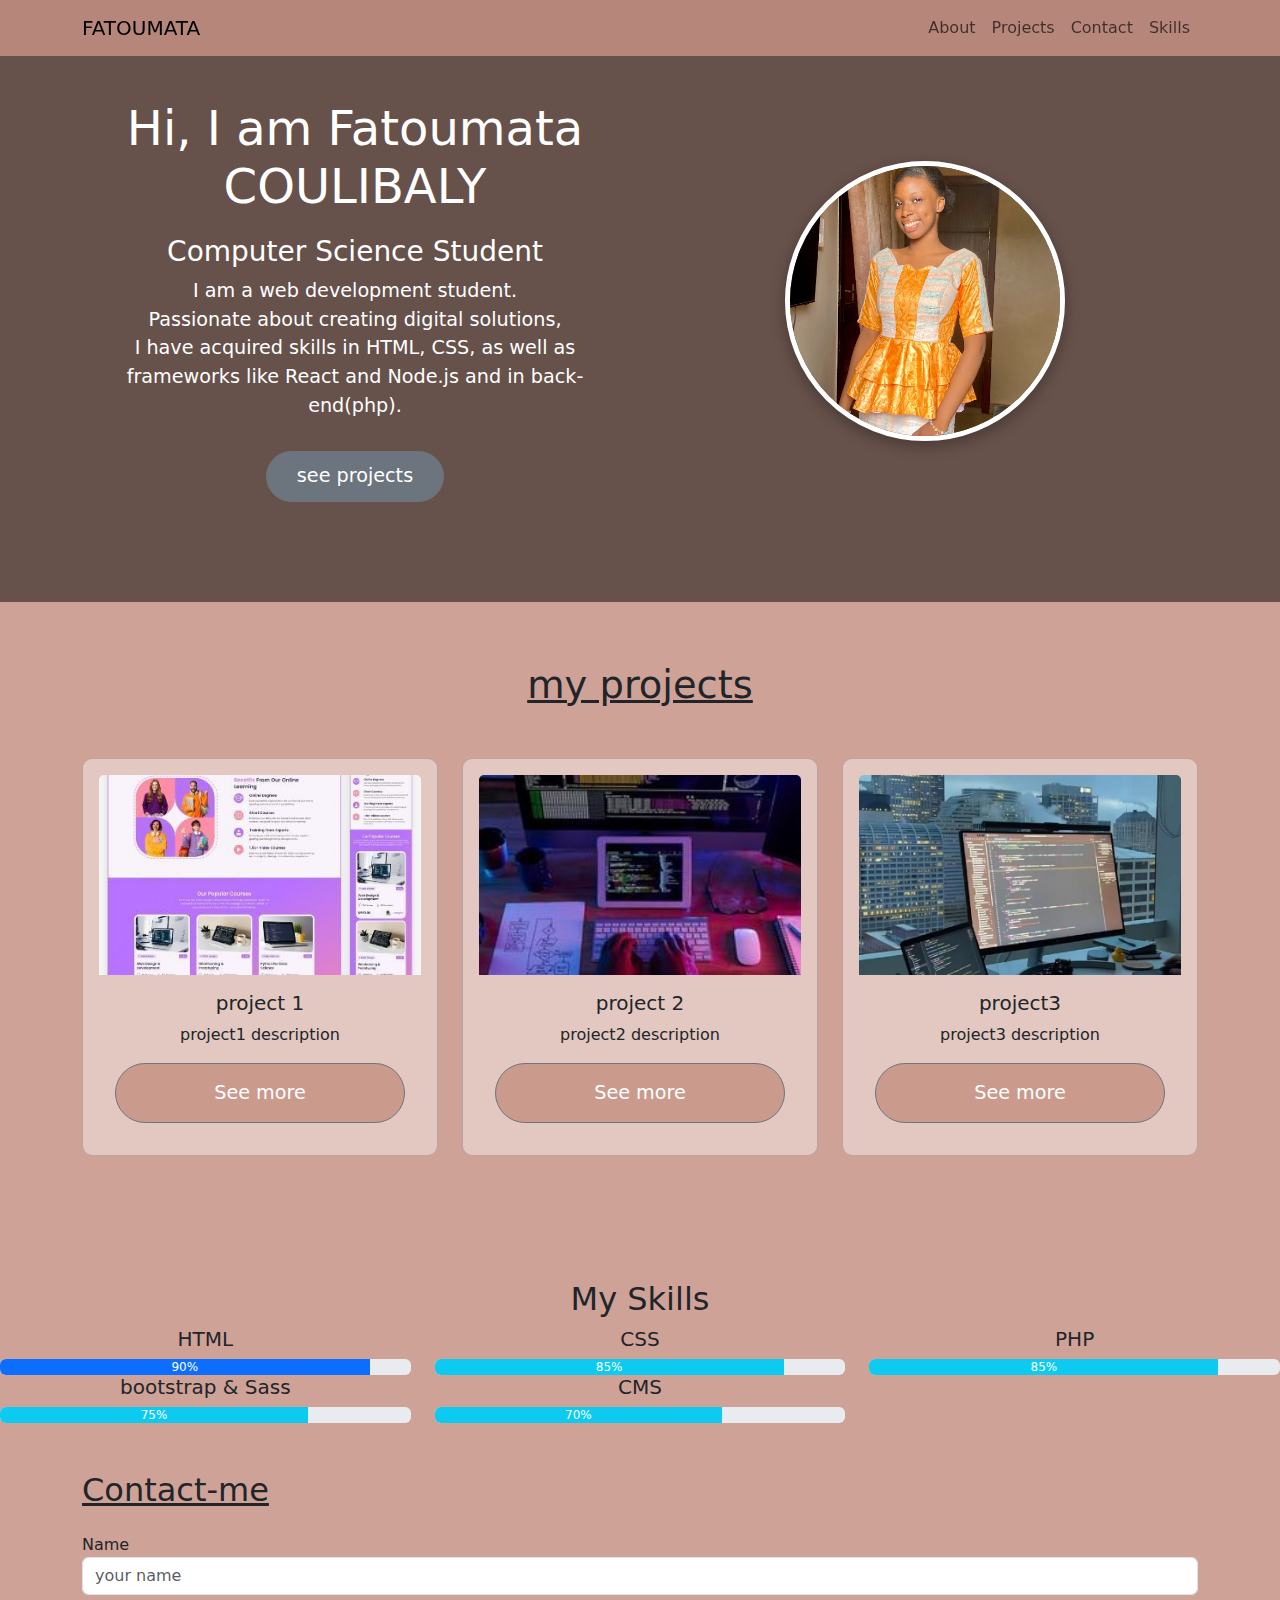
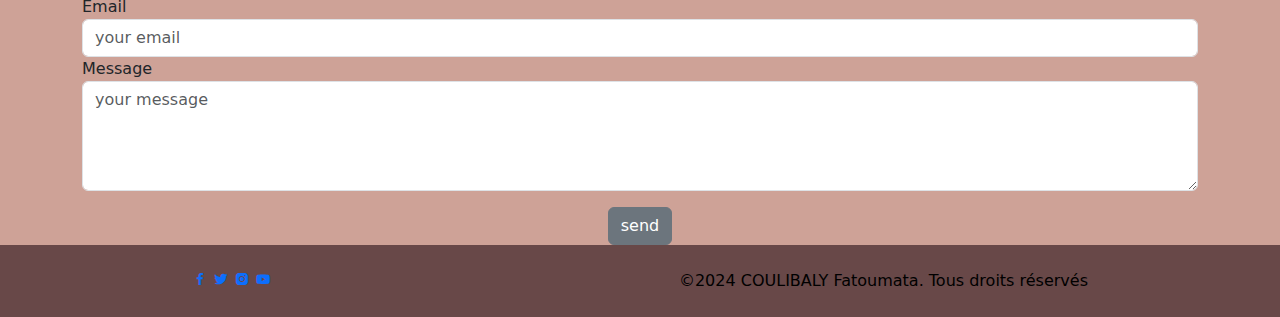
==== assignement3/portfolio en bootstrap et sass.html @ 9b2bec49 "Initial commit" ====
<!DOCTYPE html>
<html lang="en">
<head>
    <meta charset="UTF-8">
    <meta name="viewport" content="width=device-width, initial-scale=1.0, shrink-to-fit=no">
    <title>Portfolio</title>
    <!--bootstrap JS et JQuery-->
    <link href="https://cdn.jsdelivr.net/npm/bootstrap@5.3.3/dist/css/bootstrap.min.css" rel="stylesheet" integrity="sha384-QWTKZyjpPEjISv5WaRU9OFeRpok6YctnYmDr5pNlyT2bRjXh0JMhjY6hW+ALEwIH" crossorigin="anonymous">
    <!--lien vers le fichier CSS compilé depuis Sass-->
    <link rel="stylesheet" href="style.css">
    <!--icons link-->
	<link rel="stylesheet"href="https://unpkg.com/boxicons@latest/css/boxicons.min.css">
</head>
<body>
    <!--Navigation fixe-->
        <nav class="navbar navbar-expand-lg navbar-light fixed-top">
            <div class="container">
              <a class="navbar-brand" href="#">FATOUMATA</a>
              <button class="navbar-toggler" type="button" data-bs-toggle="collapse" data-bs-target="#navbarNav" aria-controls="navbarNav" aria-expanded="false" aria-label="Toggle navigation">
                <span class="navbar-toggler-icon"></span>
              </button>
              <div class="collapse navbar-collapse" id="navbarNav">
                <ul class="navbar-nav ms-auto">
                 
                  <li class="nav-item">
                    <a class="nav-link" href="#about">About</a>
                  </li>
                  <li class="nav-item">
                    <a class="nav-link" href="#projects">Projects</a>
                  </li>
                  <li class="nav-item">
                    <a class="nav-link " href="#contact">Contact</a>
                    </li>
                    <li class="nav-item">
                      <a class="nav-link " href="#Skills">Skills</a>
                  </li>
                </ul>
              </div>
            </div>
          </nav>
          <!--section d'introduction-->
          <header class="header" id="About">
            <div class="container">
              <div class="header-content">
                <div class="row align-items-center">
                  <div class="col-md-6">
                <h1>Hi, I am Fatoumata COULIBALY</h1>
                <h3>Computer Science<span> Student</span></h3>
                <p> I am a web development student.<br> Passionate about creating digital solutions, <br>I have acquired skills in HTML, CSS, as well as frameworks like React and Node.js and in back-end(php).<br>
                </p>
                <a href="#projects" class="btn btn-secondary">see projects</a>
              </div>
              <div class="col-md-6 text-center">
                <img src="fanta.jpg.jpg" alt="picture of fatoumata" class="profile-img">
                </div>
                 </div>
                  </div>
                   </div>
          </header>
          <!--section des projets-->
           <section id="projects"class="projects-section">
            <div class="container">
              <h2 class="text-center"><u> my projects</u></h2>
              <div class="row">
                <div class="col-md-4">
                  <div class="card">
                    <img src="project1.jpg" class="card-img-top" alt="project 1">
                    <div class="card-body">
                      <h5 class="card-title">project 1</h5>
                      <p class="card-text">project1 description</p>
                       <a href="#" class=" btn btn-secondary"> See more</a>
                    </div>
                  </div>
                </div>
                <div class="col-md-4">
                  <div class="card">
                    <img src="project2.jpg" class="card-img-top" alt="project 2">
                    <div class="card-body">
                      <h5 class="card-title">project 2</h5>
                      <p class="card-text">project2 description</p>
                       <a href="#" class="btn btn-secondary"> See more</a>
                    </div>
                  </div>
                </div>
                
                <div class="col-md-4">
                  <div class="card">
                    <img src="project3.jpg" class="card-img-top" alt="project 3">
                    <div class="card-body">
                      <h5 class="card-title">project3 </h5>
                      <p class="card-text">project3 description</p>
                       <a href="#" class="btn btn-secondary"> See more</a>
                    </div>
                  </div>
                </div>
                </div>
                </div>
                </section>
                <!--section des compétences-->
                <section id="Skills" class="my-5 text-center">
                  <h2> My Skills</h2>
                  <div class="row">
                    <div class="col-md-4">
                      <h5>HTML</h5>
                      <div class="progress">
                        <div class="progress-bar bg-succes" style="width:90%;">90%</div>
                      </div>
                    </div>
                    <div class="col-md-4">
                      <h5>CSS</h5>
                      <div class="progress">
                        <div class="progress-bar bg-info" style="width:85% ;">85%</div>
                      </div>
                    </div>
                    <div class="col-md-4">
                      <h5>PHP</h5>
                      <div class="progress">
                        <div class="progress-bar bg-info" style="width:85% ;">85%</div>
                      </div>
                    </div>
                    <div class="col-md-4">
                      <h5>bootstrap & Sass</h5>
                      <div class="progress">
                        <div class="progress-bar bg-info" style="width:75% ;">75%</div>
                      </div>
                    </div>
                    <div class="col-md-4">
                      <h5>CMS</h5>
                      <div class="progress">
                        <div class="progress-bar bg-info" style="width:70% ;">70%</div>
                      </div>
                    </div>
                  </div>
                </section>
                <!--section de contact-->
                 <section id="contact" class="contact-section">
                  <div class="container">
                    <h2><u>Contact-me</u></h2>
                    <form class="mt-4" >
                      <div class="form-group">
                        <label for="name"> Name</label>
                        <input type="text" class="form-control" id="name" placeholder="your name">
                      </div>
                        <div class="form-group">
                          <label for="email">Email</label>
                          <input type="email" class="form-control" id="email" placeholder="your email">
                        </div>
                          <div class="form-group">
                            <label for="message"> Message</label>
                            <textarea class="form-control"  id="message" rows="4" placeholder="your message"></textarea>
                            </div>
                            <div class="text-center">
                            <button type="submit" class="btn btn-secondary mt-3" id="name" > send</button>
                            </div>
                            
                    </form>
                  </div>
                 </section>      
    <footer class="text-center py-4">
      <!--social media-->
		<div class="contact-icons">
			<a href="#"><i class='bx bxl-facebook'></i></a>
			<a href="#"><i class='bx bxl-twitter' ></i></a>
			<a href="#"><i class='bx bxl-instagram-alt' ></i></a>
			<a href="#"><i class='bx bxl-youtube' ></i></a>
		</div>
      <p>&copy;2024 COULIBALY Fatoumata. Tous droits réservés</p>
    </footer>
    <script src="https://cdn.jsdelivr.net/npm/bootstrap@5.3.3/dist/js/bootstrap.bundle.min.js" integrity="sha384-YvpcrYf0tY3lHB60NNkmXc5s9fDVZLESaAA55NDzOxhy9GkcIdslK1eN7N6jIeHz" crossorigin="anonymous"></script>
</body>
</html>
---- assignement3/style.css ----
body {
  background-color: rgba(197, 145, 132, 0.842);
  scroll-behavior: smooth;
}

.navbar {
  background-color: rgba(197, 145, 132, 0.842);
  transition: background-color 0.3s;
}
.navbar.scrolled {
  background-color: #382727;
}

.header {
  color: white;
  text-align: center;
  padding: 100px 0;
  position: relative;
  z-index: 1;
}
.header::before {
  content: "";
  position: absolute;
  top: 0;
  left: 0;
  right: 0;
  bottom: 0;
  background: rgba(0, 0, 0, 0.5);
  z-index: -1;
}
.header h1 {
  font-size: 3rem;
  margin-bottom: 20px;
}
.header p {
  font-size: 1.2rem;
  margin-bottom: 30px;
}
.header .btn {
  font-size: 1.2rem;
  padding: 10px 30px;
  border-radius: 50px;
  transition: background-color 0.3s;
}
.header .btn:hover {
  background-color: rgba(181, 114, 97, 0.842);
}
.header .profile-img {
  width: 280px;
  height: 280px;
  border-radius: 55%;
  border: 5px solid white;
  box-shadow: 0 5px 15px rgba(0, 0, 0, 0.3);
  -o-object-fit: cover;
     object-fit: cover;
}

.projects-section {
  padding: 60px 0;
}
.projects-section h2 {
  font-size: 2.4rem;
  text-align: center;
  margin-bottom: 50px;
}
.projects-section .card {
  background-color: rgba(230, 207, 201, 0.842);
  margin-bottom: 1rem;
  padding: 1rem;
  border-radius: 10px;
  text-align: center;
  transition: transform 0.3s ease-in-out, box-shadow 0.3s ease-in-out;
}
.projects-section .card:hover {
  transform: translateY(-10px);
  box-shadow: 0 10px 20px rgba(0, 0, 0, 0.2);
}
.projects-section .card .card-img-top {
  height: 200px;
  -o-object-fit: cover;
     object-fit: cover;
}
.projects-section .contact-section {
  padding: 60px 0;
  margin-bottom: 40px;
}
.projects-section .contact-section h2 {
  text-align: center;
  margin-bottom: 40px;
}
.projects-section .contact-section form {
  background-color: #f5f5f5;
  padding: 2rem;
  border-radius: 5px;
  max-width: 600px;
  margin: 0 auto;
}
.projects-section .contact-section form .form-group {
  margin-bottom: 20px;
}
.projects-section .btn {
  width: 100%;
  padding: 15px 10px;
  background-color: rgba(197, 145, 132, 0.842);
  color: white;
  font-size: 1.2rem;
  border-radius: 50px;
}
.projects-section .btn:hover {
  background-color: rgba(181, 114, 97, 0.842);
}

footer {
  background-color: #684848;
  color: black;
  padding: 20px 15%;
  display: flex;
  flex-wrap: wrap;
  align-items: center;
  justify-content: space-between;
}
footer p {
  margin: 0;
}/*# sourceMappingURL=style.css.map */
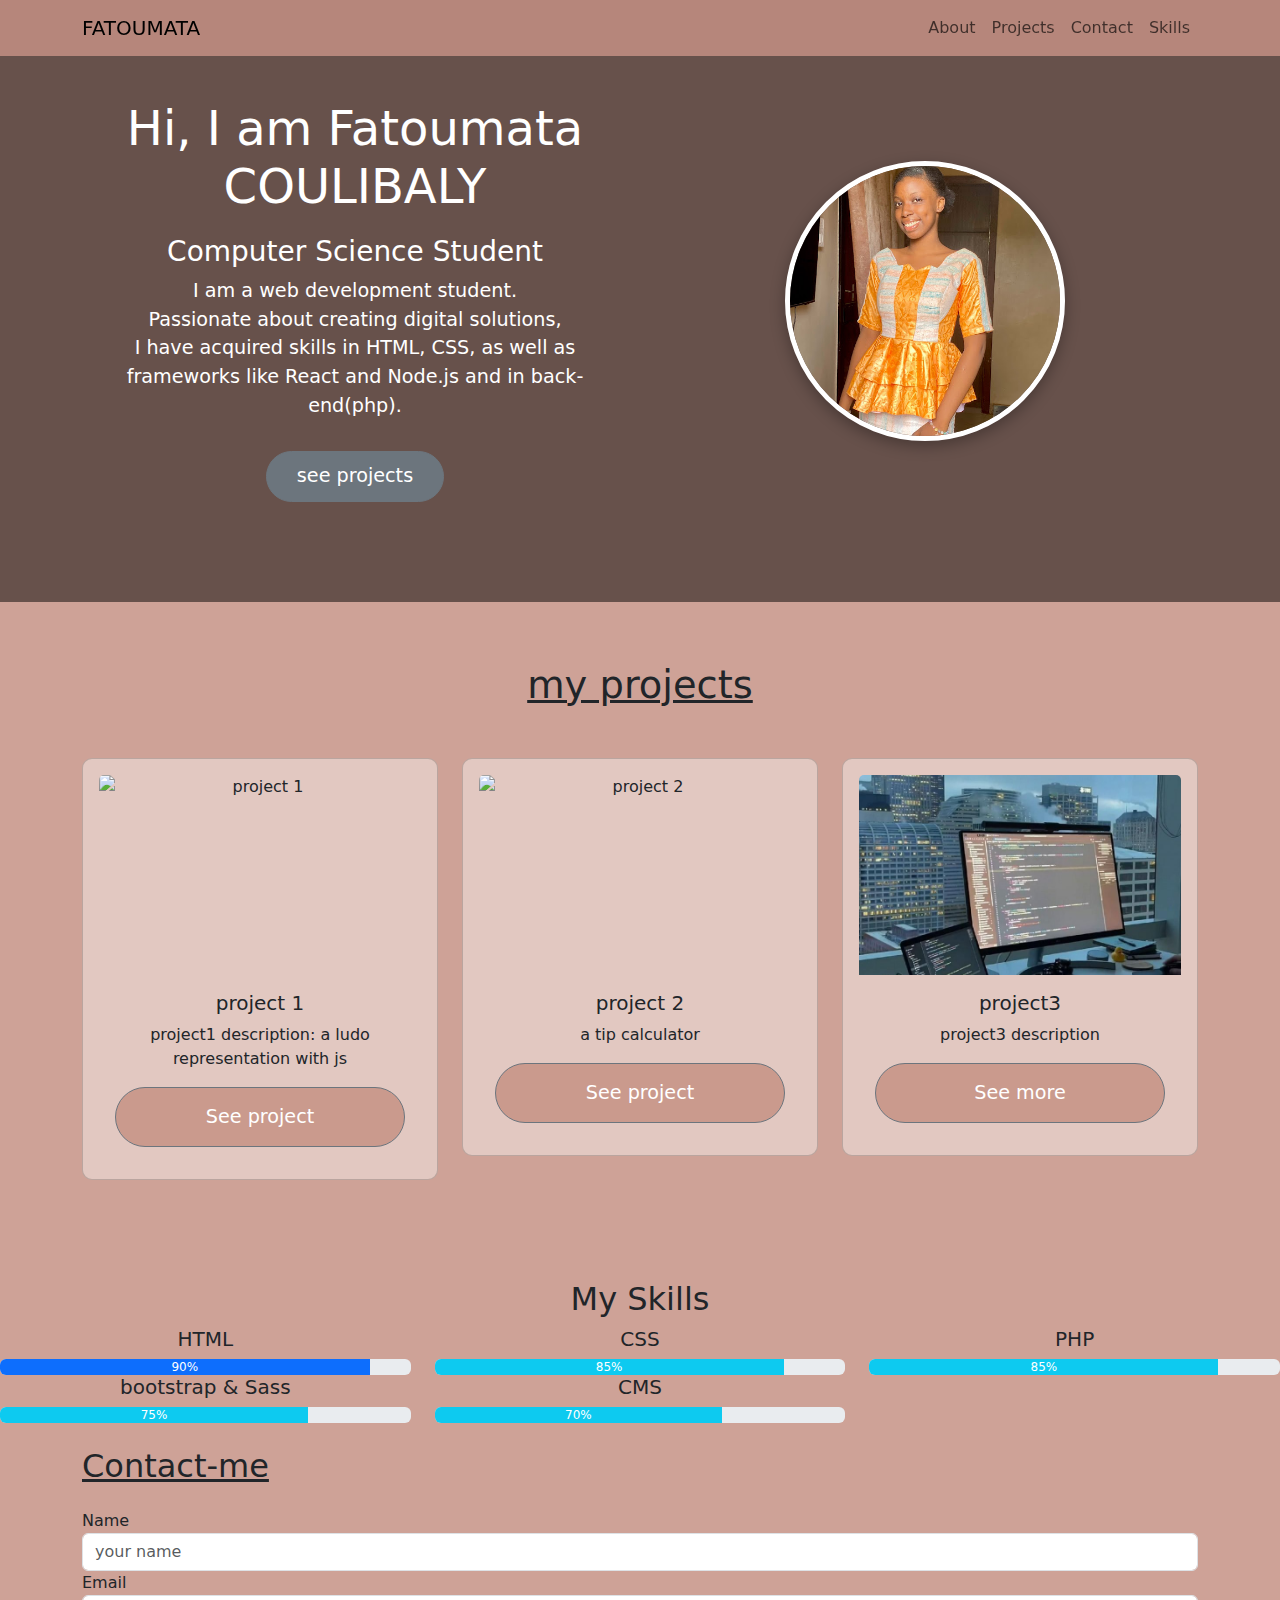
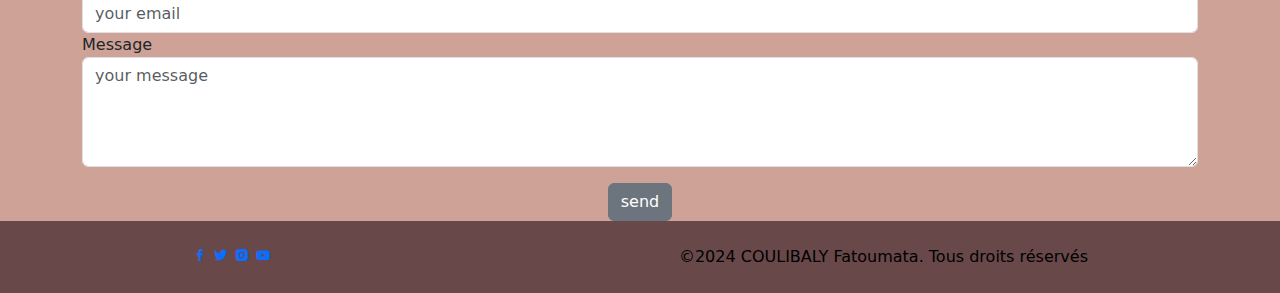
==== commit 5102a224: "Initial upload of assignement3" ====
--- a/assignement3/portfolio en bootstrap et sass.html
+++ b/assignement3/portfolio en bootstrap et sass.html
@@ -64,21 +64,21 @@
               <div class="row">
                 <div class="col-md-4">
                   <div class="card">
-                    <img src="project1.jpg" class="card-img-top" alt="project 1">
+                    <img src= "C:\Users\ZBOOK\OneDrive\Desktop\Nouveau dossier\ludo.jpg" class="card-img-top" alt="project 1">
                     <div class="card-body">
                       <h5 class="card-title">project 1</h5>
-                      <p class="card-text">project1 description</p>
-                       <a href="#" class=" btn btn-secondary"> See more</a>
+                      <p class="card-text">project1 description: a ludo representation with js</p>
+                       <a href="file:///C:/Users/ZBOOK/OneDrive/Desktop/formation%20sos/mon-projet/java/index2.html" class=" btn btn-secondary"> See project</a>
                     </div>
                   </div>
                 </div>
                 <div class="col-md-4">
                   <div class="card">
-                    <img src="project2.jpg" class="card-img-top" alt="project 2">
+                    <img src="C:\Users\ZBOOK\OneDrive\Desktop\Nouveau dossier\assignement3 - Copie\calculateur de pourboire.jpg" class="card-img-top" alt="project 2">
                     <div class="card-body">
                       <h5 class="card-title">project 2</h5>
-                      <p class="card-text">project2 description</p>
-                       <a href="#" class="btn btn-secondary"> See more</a>
+                      <p class="card-text">a tip calculator</p>
+                       <a href="file:///C:/Users/ZBOOK/OneDrive/Desktop/formation%20sos/mon-projet/assignement4%20-%20Copie/index1.html" class="btn btn-secondary"> See project</a>
                     </div>
                   </div>
                 </div>
@@ -97,7 +97,7 @@
                 </div>
                 </section>
                 <!--section des compétences-->
-                <section id="Skills" class="my-5 text-center">
+                <section id="Skills" class="my-4 text-center">
                   <h2> My Skills</h2>
                   <div class="row">
                     <div class="col-md-4">
